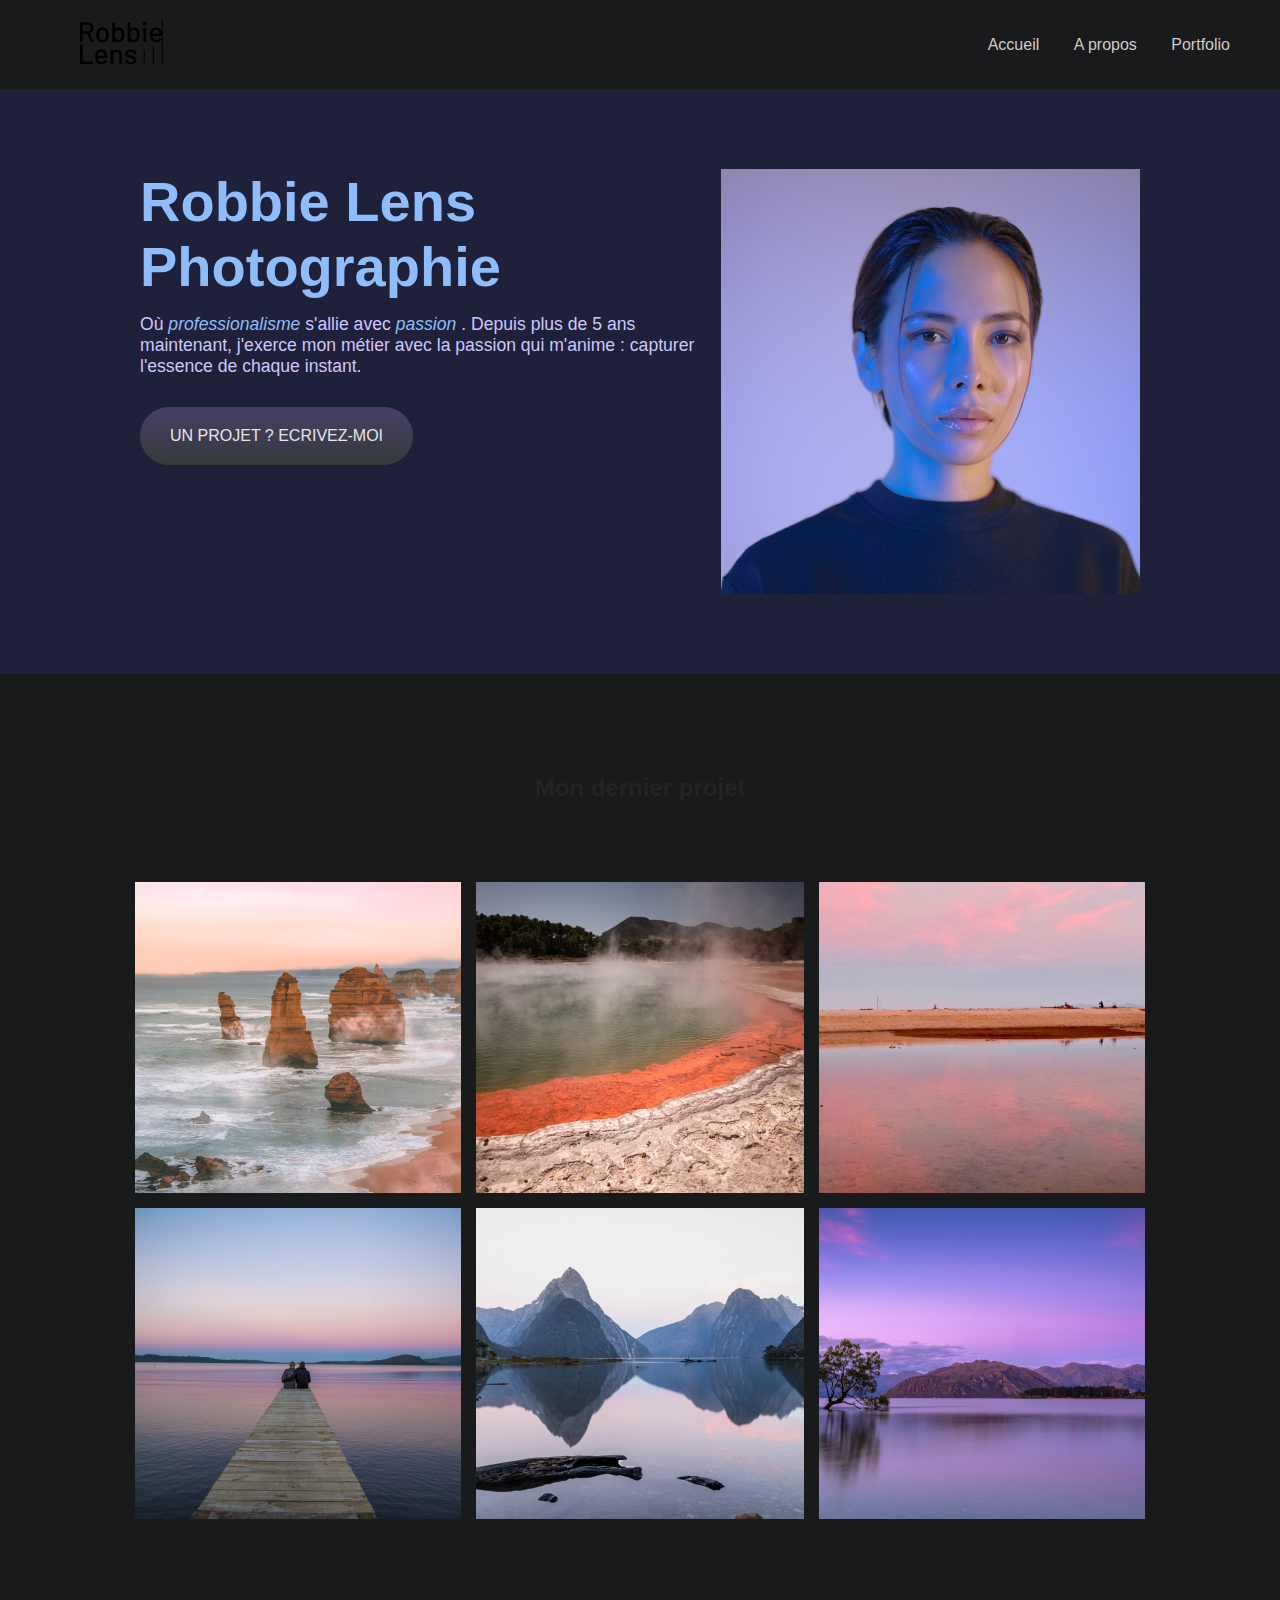
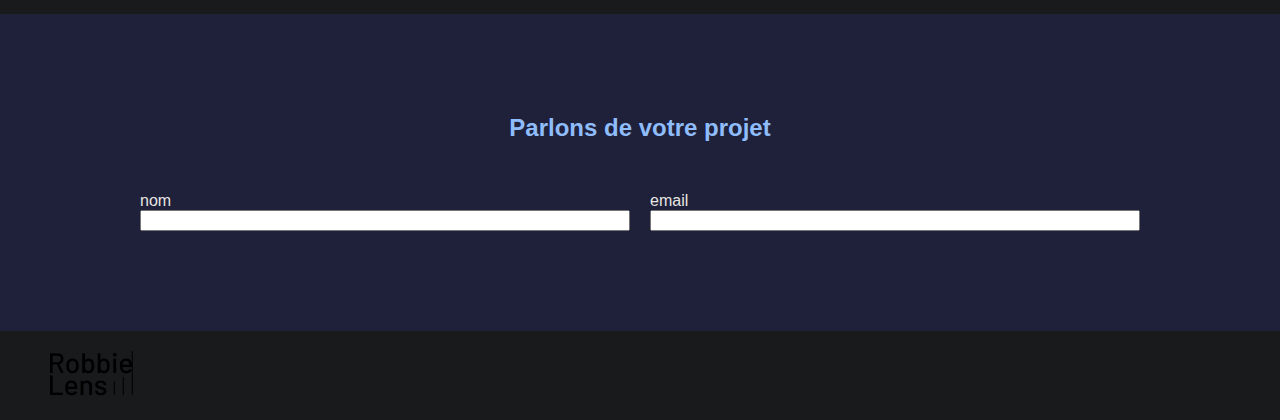
==== index.html @ c56b90d1 "The email part is created" ====
<!DOCTYPE html>
<html lang="fr">
<head>
    <meta charset="UTF-8">
    <meta name="viewport" content="width=device-width, initial-scale=1.0">
    <title>Document</title>
    <link rel="stylesheet" href="style.css">
</head>
<body>
    <header>
        <nav>
            <a href="index.html">
                <img src="img/logo.png" alt="logo">
            </a>
            <div>
                <a href="index.html">Accueil</a>
                <a href="index.html">A propos</a>
                <a href="index.html">Portfolio</a>
            </div>
        </nav>
    </header>

    <main>
        <section class="presentation">
            <div>
                <h1>Robbie Lens Photographie</h1>
                <p>
                    Où
                    <em>professionalisme</em>
                    s'allie avec
                    <em>passion</em>
                    . Depuis plus de 5 ans maintenant, j'exerce mon métier avec la passion qui m'anime : capturer l'essence de chaque instant.
                </p>
                <a href="#contact" class="btn">UN PROJET ? ECRIVEZ-MOI</a>
            </div>
            <img src="img/robbie-lens.png" alt="Portrait de la photographe">
        </section>
        <section class="images">
            <h2>Mon dernier projet</h2>
            <div>
                <img src="img/element-1.png" alt="Twelve apostles - Australie">
                <img src="img/element-2.png" alt="Wai-O-Tapu - Nouvelle-Zélande">
                <img src="img/element-3.png" alt="Parc National d’Abel Tasman - Nouvelle-Zélande">
            </div>
            <div>
                <img src="img/element-4.png" alt="Lac Rotorua - Nouvelle-Zélande">
                <img src="img/element-5.png" alt="Milford Sound - Nouvelle-Zélande">
                <img src="img/element-6.png" alt="Lac Wanaka - Nouvelle-Zélande">
            </div>
        </section>
        <section id="contact" class="contact">
            <h2>Parlons de votre projet</h2>
            <form method="get" action="">
                <div class="nom-email">
                    <div class="form-column">
                        <label for="nom">nom</label>
                        <input type="text" name="nom" id="nom">
                    </div>
                    <div class="form-column">
                        <label for="email">email</label>
                        <input type="email" name="email" id="email">
                    </div>
                </div>
            </form>
        </section>
    </main>

    <footer>
        <a href="index.html">
            <img src="img/logo.png" alt="logo">
        </a>
        <div>
            <a target="_blank" href="https://www.instagram.com/">
                <img src="" alt="">
            </a>
            <a target="_blank" href=""></a>
        </div>
    </footer>
</body>
</html>
---- style.css ----
* {
    margin: 0;
}

html, body {
    border-color: #736b5e;
    color: #e8e6e3;
}

body {
    font-family: 'Manrope', sans-serif;
    font-size: 1em;
    background-color: #1f2039;
}

header, div, nav, section, form {
    display: block;
}

header, footer {
    background-color: rgb(24, 26, 27);
    padding: 20px 50px;
}

footer, nav {
    display: flex;
    flex-direction: row;
    align-items: center;
    justify-content: space-between;
}

nav a {
    margin-left: 30px;
}

a {
    color: rgb(209, 205, 199);
    text-decoration-color: initial;
    text-decoration: none;
    cursor: pointer;
}

a:hover {
    color: -webkit-link;
    text-decoration-color: initial;
    text-decoration: underline;
}

section {
    padding: 80px;
}

.presentation {
    display: flex;
    flex-direction: row;
    max-width: 1000px;
    align-items: flex-start;
    margin: auto;
}

.presentation h1 {
    margin-bottom: 15px;
}

h1 {
    font-size: 3.5em;
    color: rgb(143, 189, 251);
    font-family: 'Montserrat', sans-serif;
}

.presentation p {
    margin-bottom: 30px;
}

p, li {
    color: rgb(207, 199, 255);
    font-size: 1.1em;
}

em {
    color: rgb(143, 189, 251);
}

.btn {
    display: inline-block;
    background: linear-gradient(#8e86b5, #acaeed);
    color: white;
    border-radius: 50px;
    padding: 20px 30px;
    background-image: linear-gradient(rgb(71, 64, 104), rgb(53, 57, 59));
    background-color: initial;
    color: rgb(232, 230, 227);
}

.btn:hover {
    background-image: linear-gradient(rgb(84, 80, 106), rgb(60, 61, 104));
    background-color: initial;
    text-decoration-color: initial;
    background: linear-gradient(#696484, #8788ba);
    text-decoration: none;
}

.images {
    background-color: rgb(24, 26, 27);
    padding: 80px;
}

.images h2 {
    /* color: rgb(209, 205, 199); */
    color: #242424;
    text-align: center;
    margin-bottom: 80px;
}

h2 {
    display: block;
    font-size: 1.5em;
    margin-block-start: 0.83em;
    margin-block-end: 0.83em;
    margin-inline-start: 0px;
    margin-inline-end: 0px;
    font-weight: bold;
    unicode-bidi: isolate;
}

.images div {
    display: flex;
    flex-direction: row;
    gap: 15px;
    justify-content: center;
    margin-bottom: 15px;
}

img {
    overflow-clip-margin: content-box;
    overflow: clip;
}

.contact h2 {
    color: rgb(143, 189, 251);
    text-align: center;
    margin-bottom: 50px;
}

form {
    color: rgb(232, 230, 227);
    display: flex;
    flex-direction: column;
    max-width: 1000px;
    margin: auto;
}

.nom-email {
    display: flex;
    flex-direction: row;
    gap: 20px;
}

.form-column {
    flex: 1;
    display: flex;
    flex-direction: column;
    margin-bottom: 20px;
}
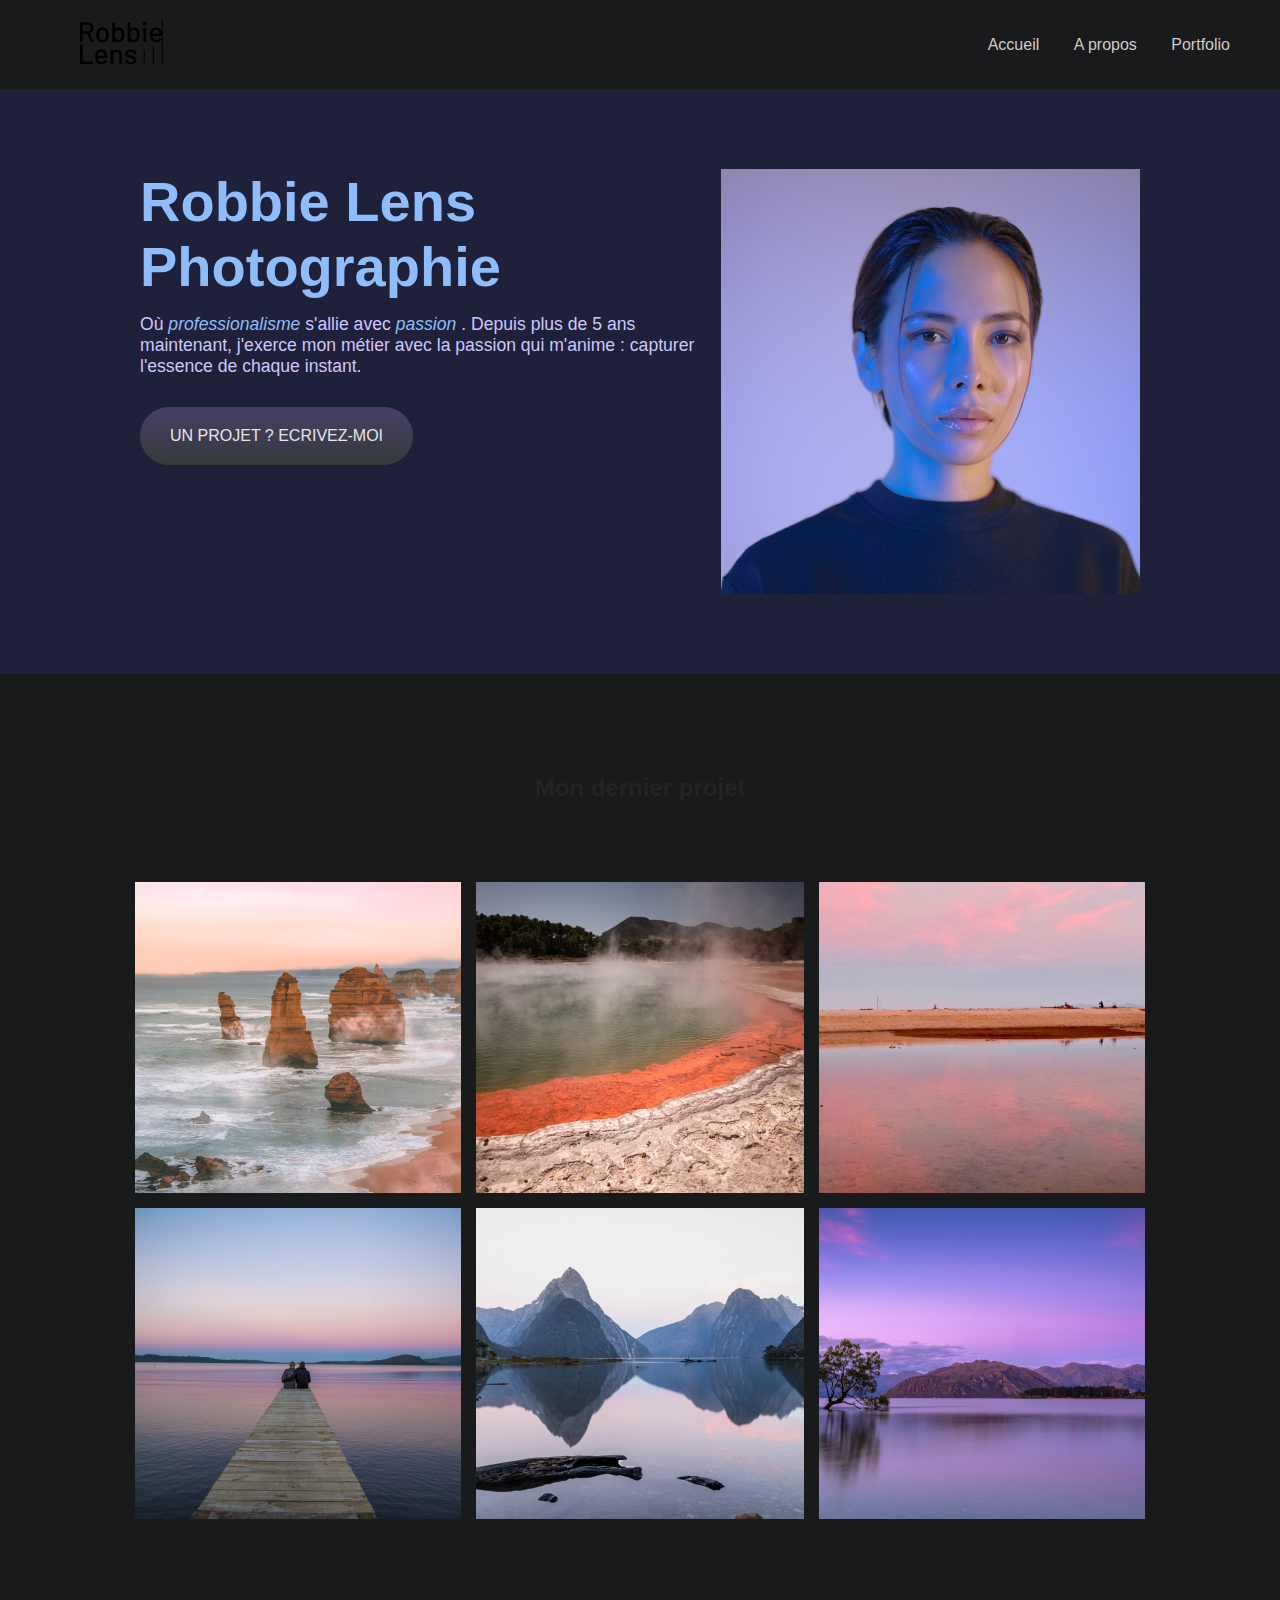
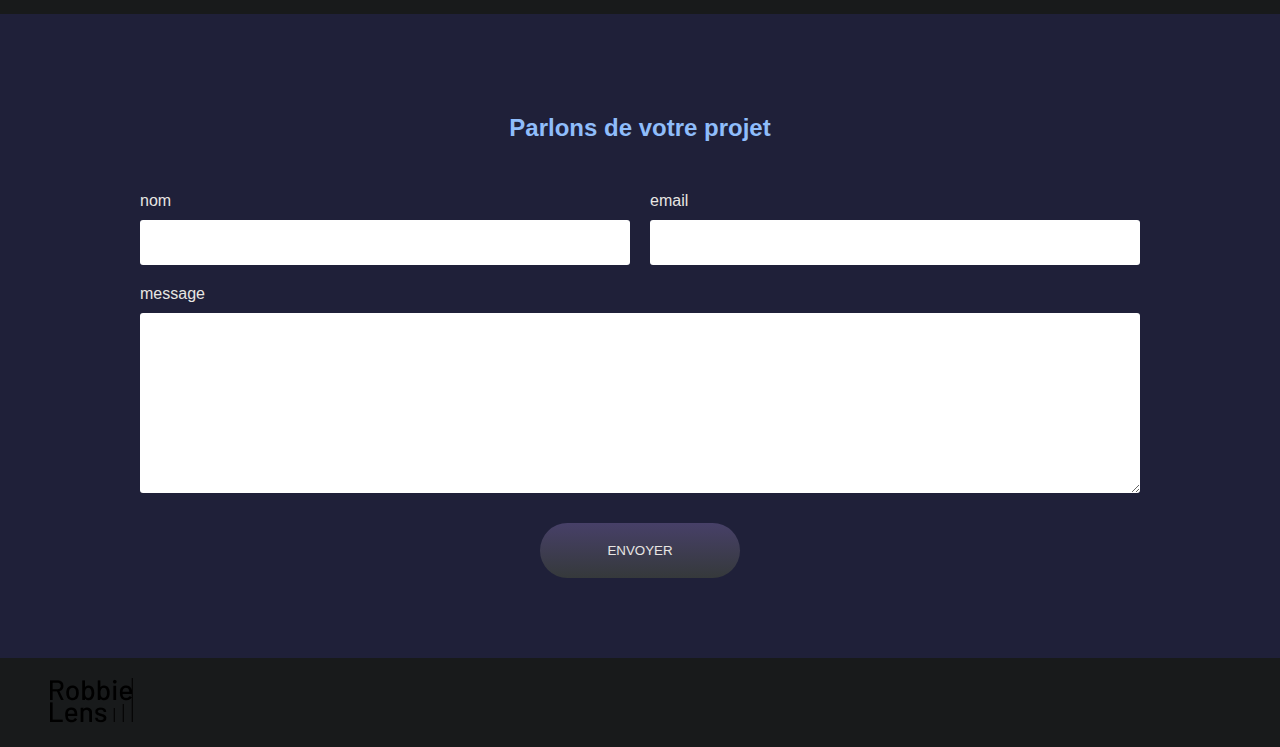
==== commit b91a4c2a: "Finished the last section and give it style" ====
--- a/index.html
+++ b/index.html
@@ -61,6 +61,9 @@
                         <input type="email" name="email" id="email">
                     </div>
                 </div>
+                <label for="message">message</label>
+                <textarea name="message" id="message" rows="10"></textarea>
+                <input type="submit" value="ENVOYER" class="btn">
             </form>
         </section>
     </main>
--- a/style.css
+++ b/style.css
@@ -161,4 +161,23 @@
     display: flex;
     flex-direction: column;
     margin-bottom: 20px;
+}
+
+label {
+    margin-bottom: 10px;
+}
+
+input, textarea {
+    border-width: initial;
+    border-style: none;
+    border-color: initial;
+    padding: 15px;
+    border-radius: 3px;
+    border: none;
+}
+
+input[type='submit'] {
+    width: 200px;
+    margin: auto;
+    margin-top: 30px;
 }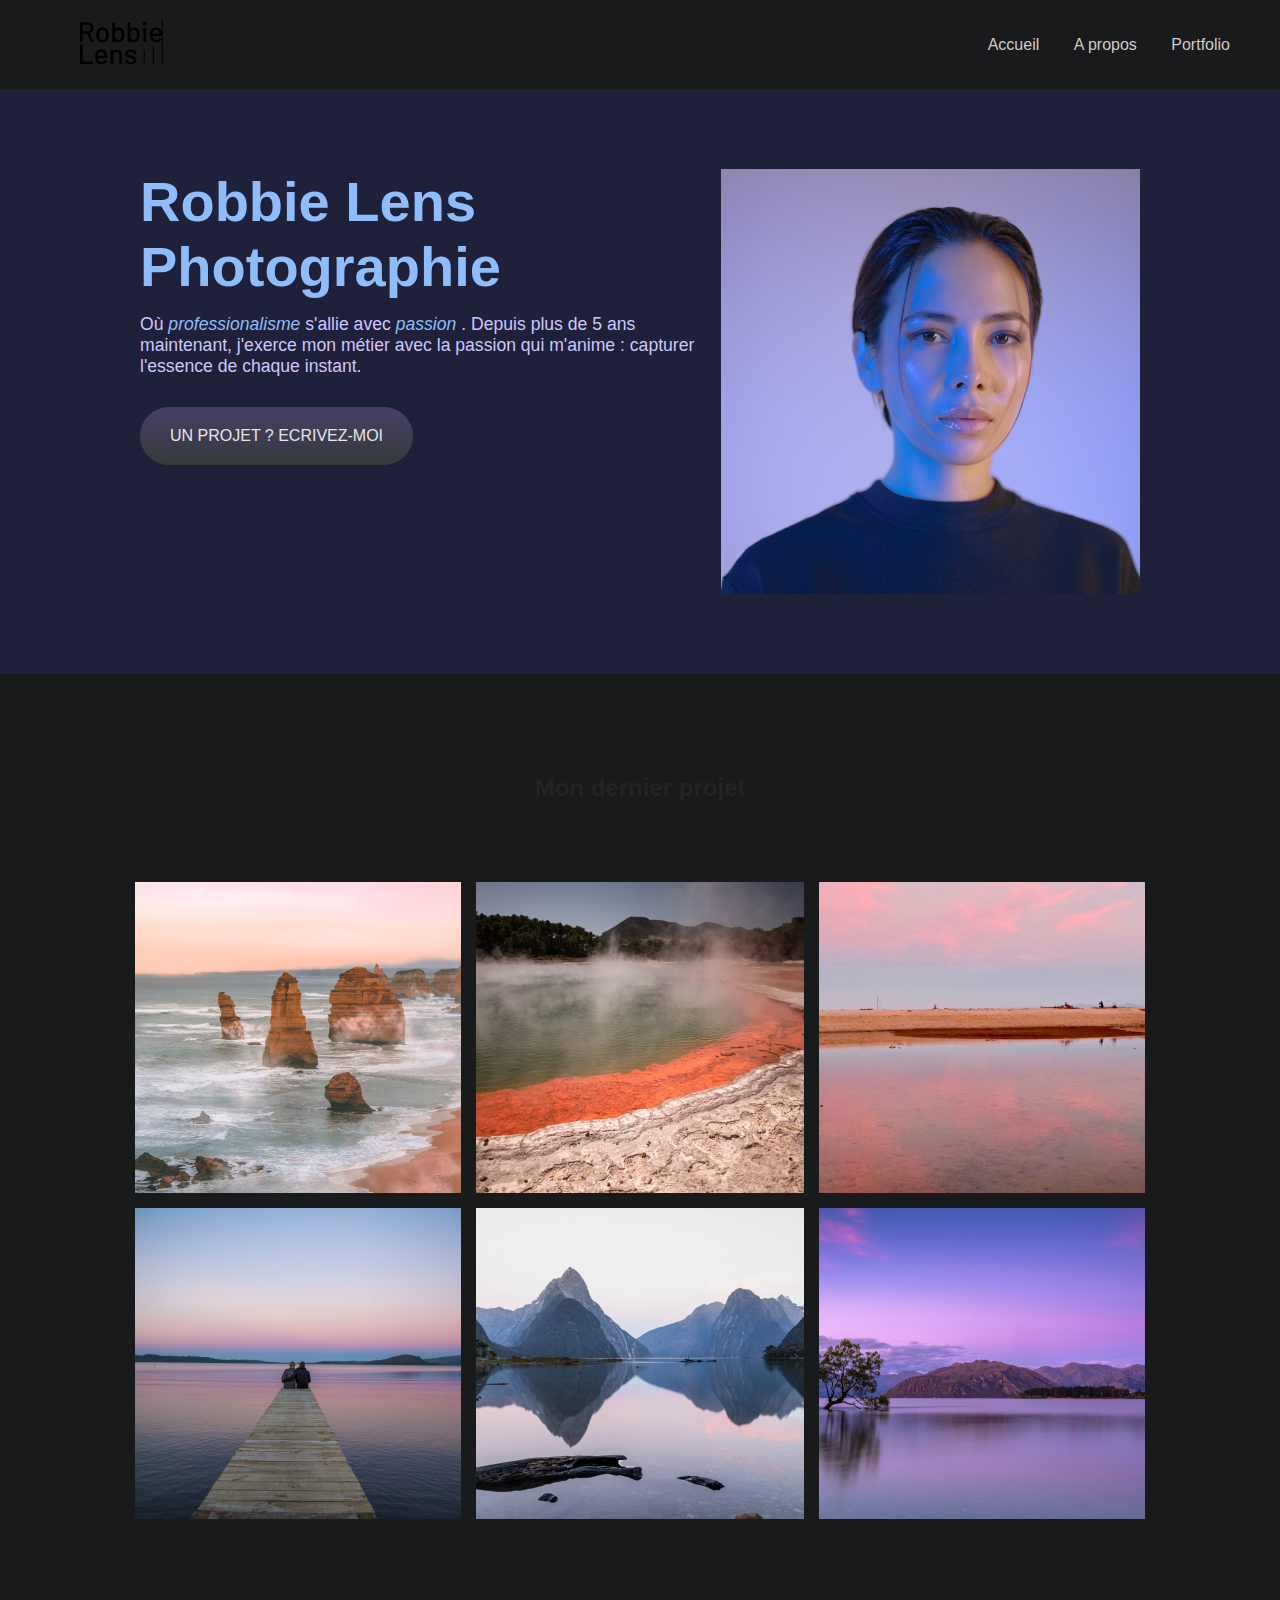
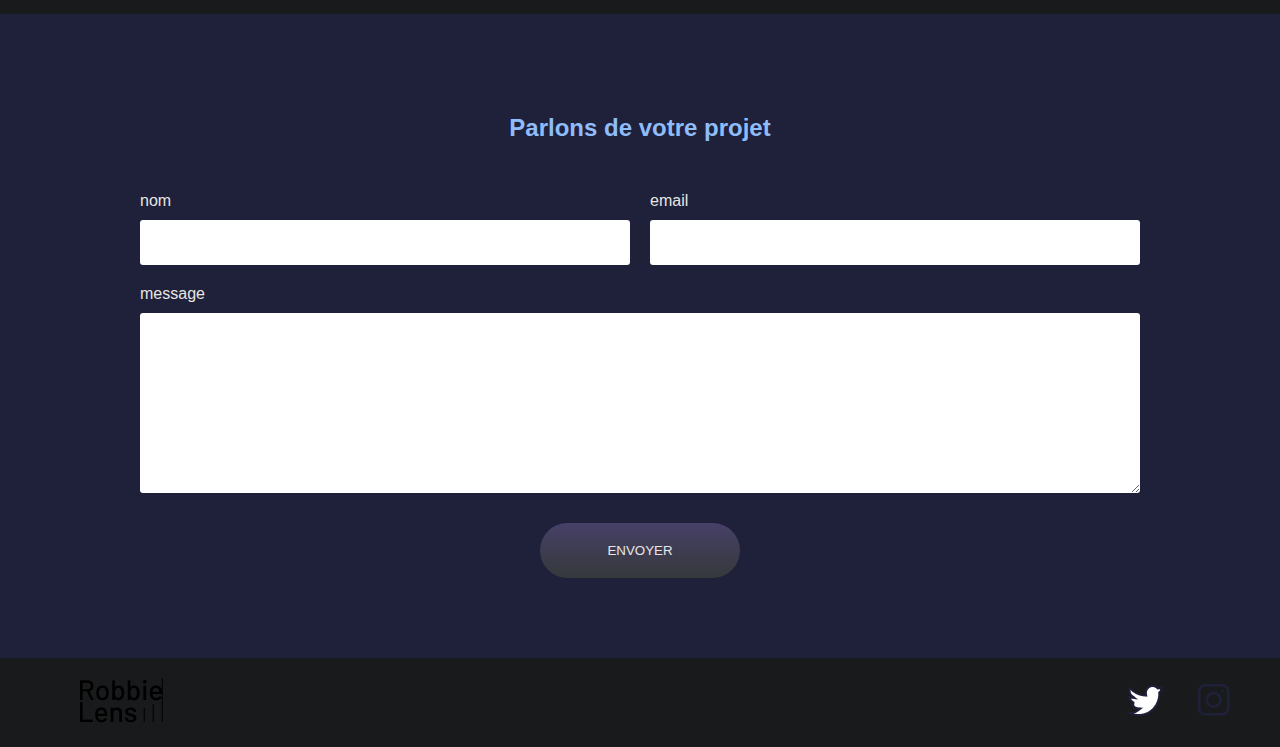
==== commit 4c29cc92: "Finished the footer" ====
--- a/index.html
+++ b/index.html
@@ -9,8 +9,8 @@
 <body>
     <header>
         <nav>
-            <a href="index.html">
-                <img src="img/logo.png" alt="logo">
+            <a href="index.html" class="icone">
+                <img src="img/logo.png" alt="logo Robbie Lens">
             </a>
             <div>
                 <a href="index.html">Accueil</a>
@@ -69,14 +69,16 @@
     </main>
 
     <footer>
-        <a href="index.html">
-            <img src="img/logo.png" alt="logo">
+        <a href="index.html" class="icone">
+            <img src="img/logo.png" alt="logo Robbie Lens">
         </a>
         <div>
-            <a target="_blank" href="https://www.instagram.com/">
-                <img src="" alt="">
+            <a target="_blank" href="https://twitter.com/">
+                <img src="img/twitter.png" alt="Logo Twitter">
             </a>
-            <a target="_blank" href=""></a>
+            <a target="_blank" href="https://www.instagram.com/" class="icone">
+                <img src="img/instagram.png" alt="Logo Instagram">
+            </a>
         </div>
     </footer>
 </body>
--- a/style.css
+++ b/style.css
@@ -13,7 +13,7 @@
     background-color: #1f2039;
 }
 
-header, div, nav, section, form {
+header, div, nav, section, form, footer {
     display: block;
 }
 
@@ -180,4 +180,8 @@
     width: 200px;
     margin: auto;
     margin-top: 30px;
+}
+
+.icone {
+    margin-left: 30px;
 }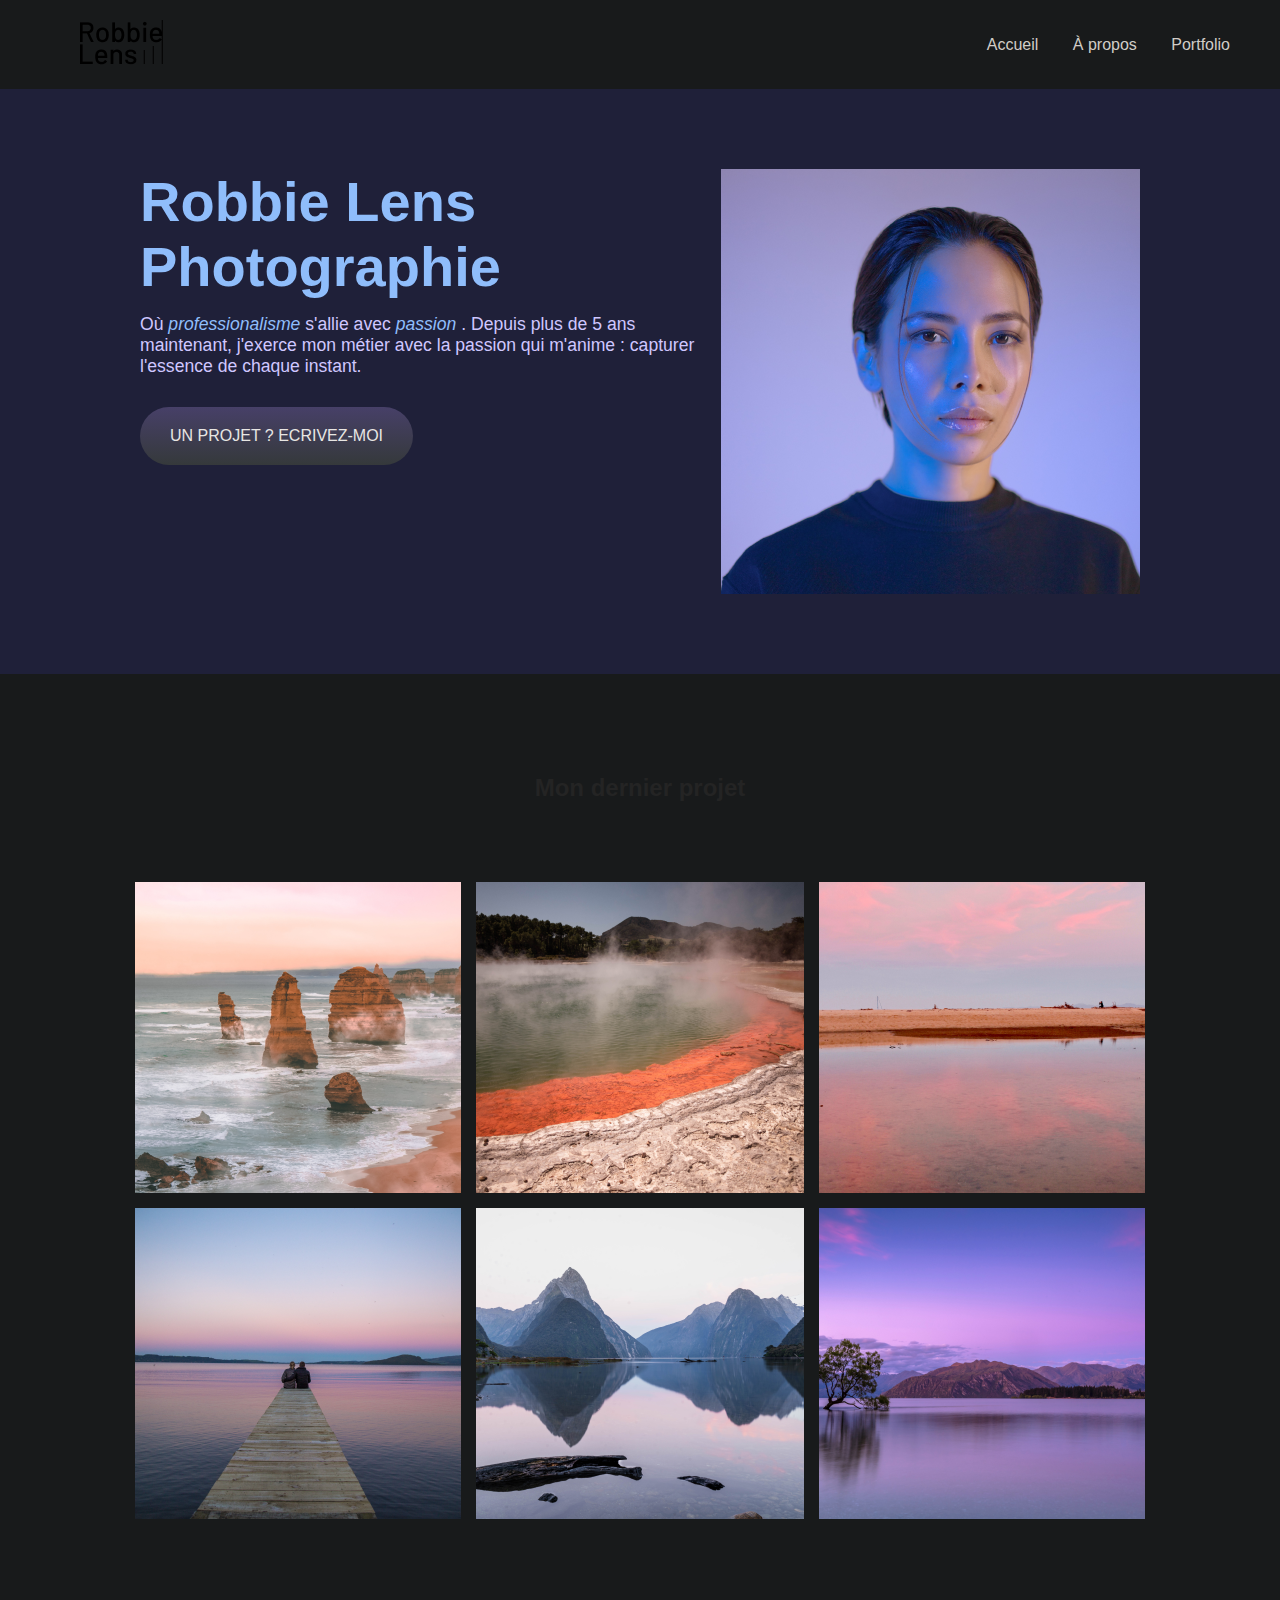
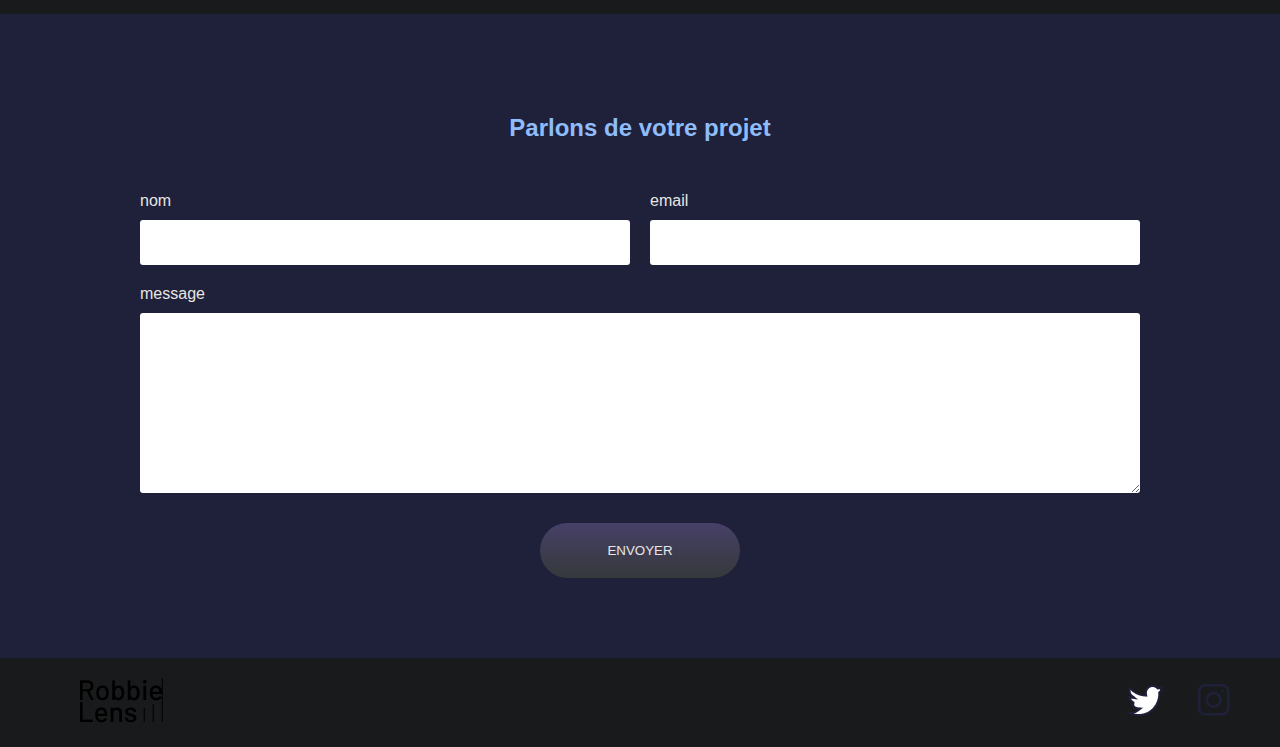
==== commit f1337f74: "A propos' page in progress" ====
--- a/index.html
+++ b/index.html
@@ -3,7 +3,7 @@
 <head>
     <meta charset="UTF-8">
     <meta name="viewport" content="width=device-width, initial-scale=1.0">
-    <title>Document</title>
+    <title>Accueil</title>
     <link rel="stylesheet" href="style.css">
 </head>
 <body>
@@ -14,7 +14,7 @@
             </a>
             <div>
                 <a href="index.html">Accueil</a>
-                <a href="index.html">A propos</a>
+                <a href="apropos.html">À propos</a>
                 <a href="index.html">Portfolio</a>
             </div>
         </nav>
--- a/style.css
+++ b/style.css
@@ -13,7 +13,7 @@
     background-color: #1f2039;
 }
 
-header, div, nav, section, form, footer {
+header, main, div, nav, section, form, footer {
     display: block;
 }
 
@@ -184,4 +184,21 @@
 
 .icone {
     margin-left: 30px;
+}
+
+/* A propos' page */
+
+.a-propos-main {
+    margin: auto;
+}
+
+.carre-contenu {
+    border-right-color: rgb(67, 61, 100);
+    border-bottom-color: rgb(67, 61, 100);
+    border-right: 1px solid #8e86b5;
+    border-bottom: 1px solid #8e86b5;
+    padding: 50px;
+    width: 50%;
+    margin: auto;
+    margin-bottom: 80px;
 }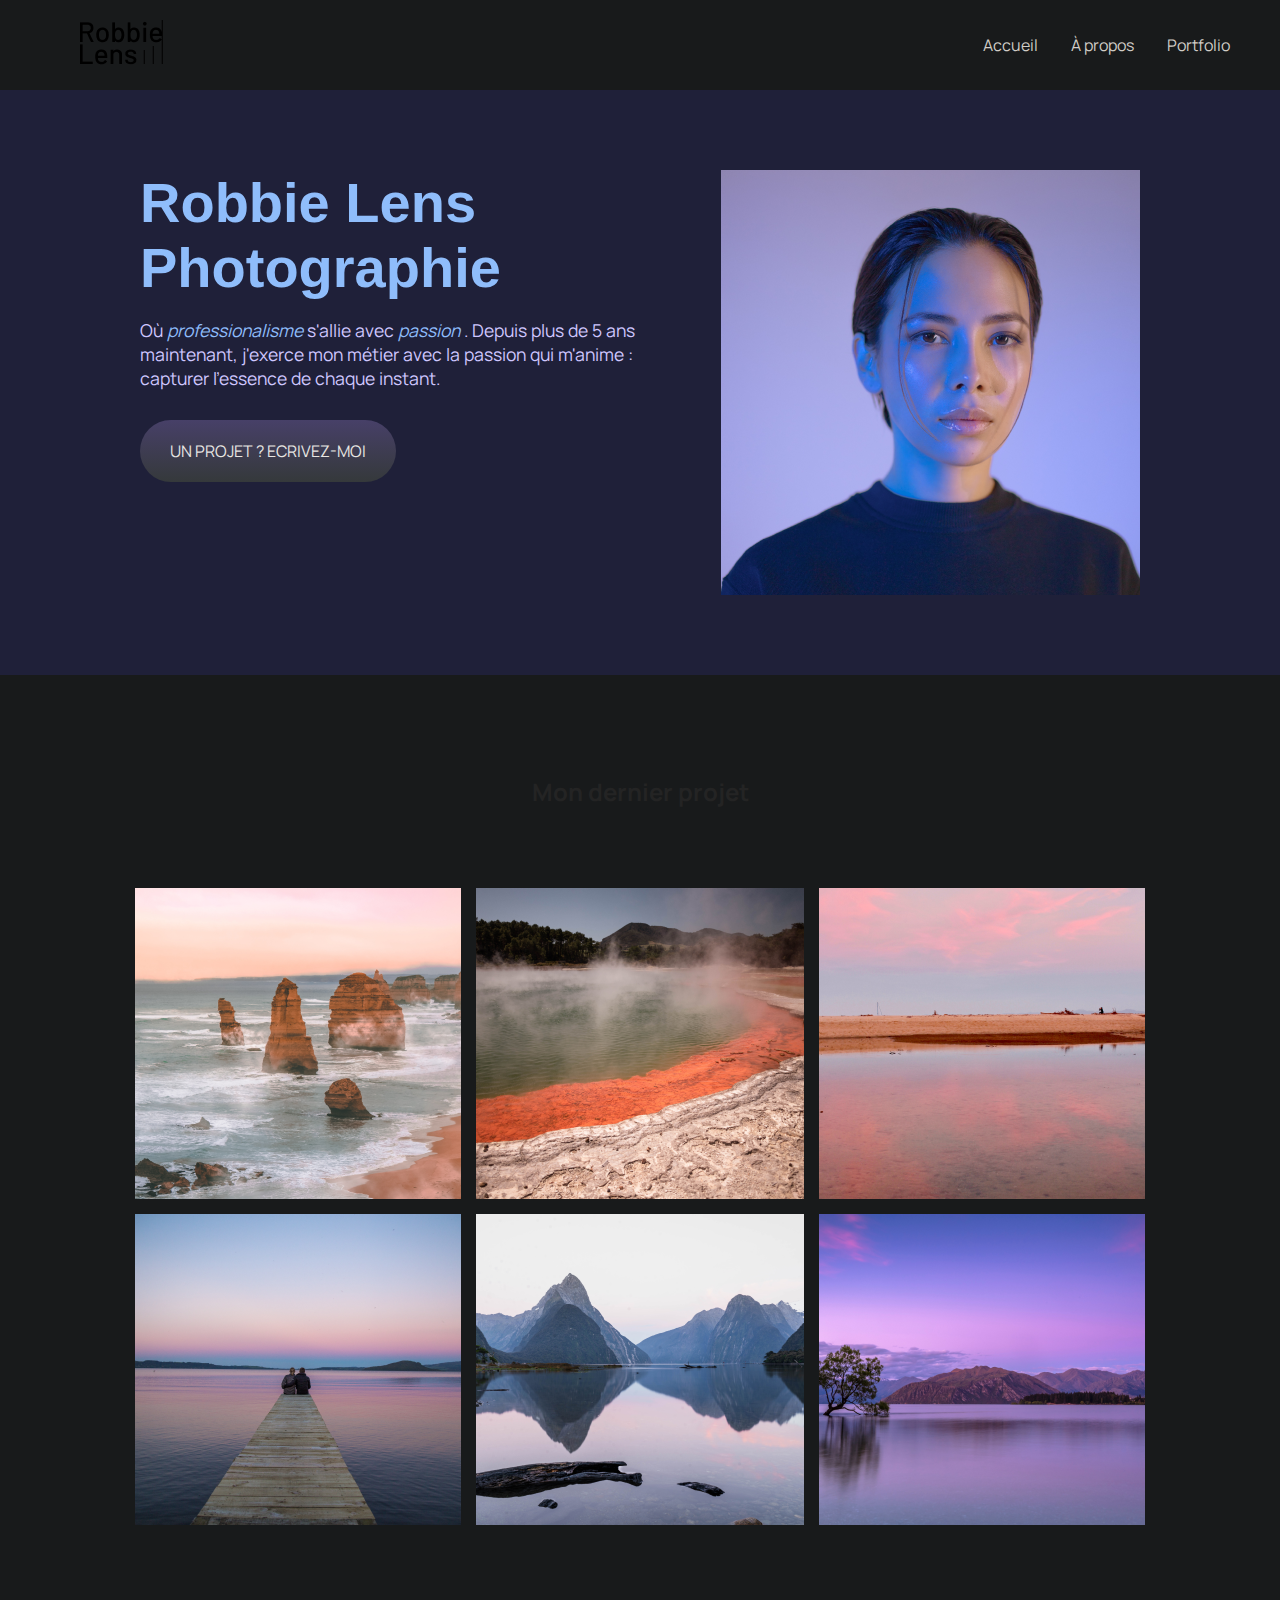
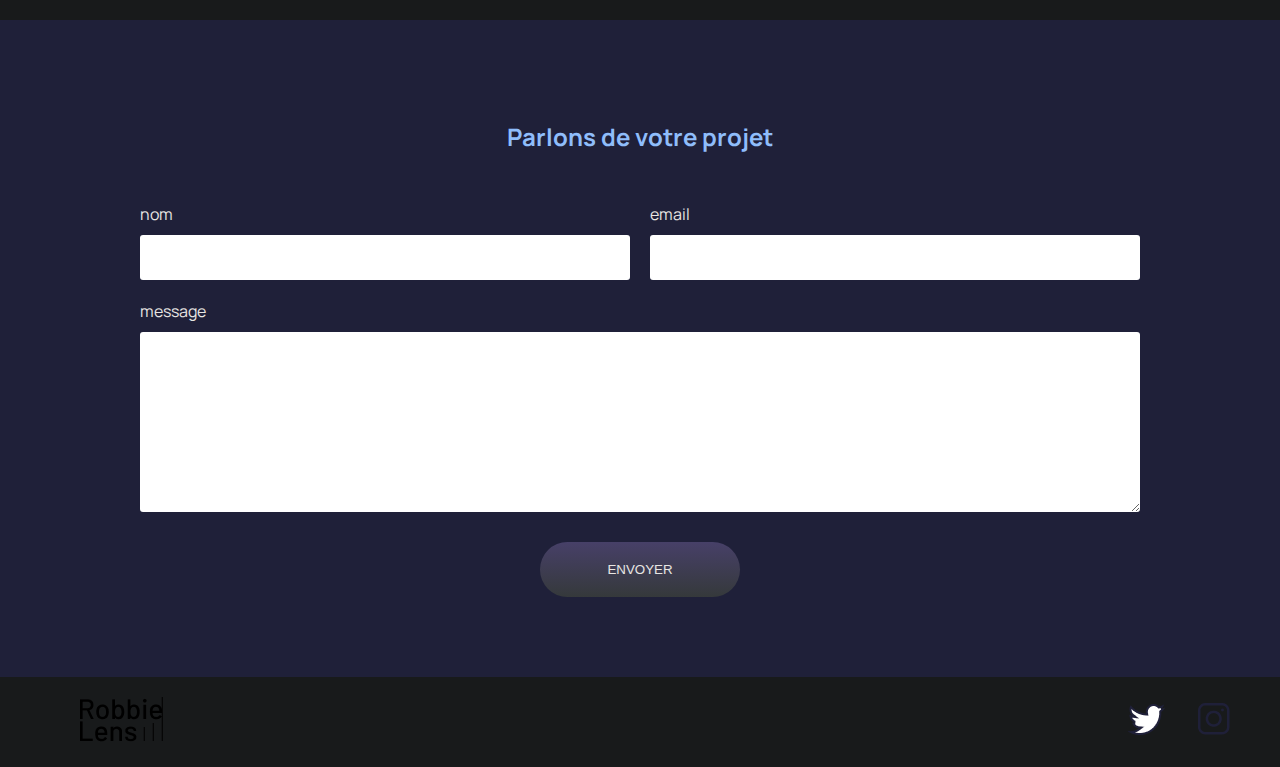
==== commit 8ea179f2: "Fix presentation page for the first section" ====
--- a/index.html
+++ b/index.html
@@ -5,6 +5,9 @@
     <meta name="viewport" content="width=device-width, initial-scale=1.0">
     <title>Accueil</title>
     <link rel="stylesheet" href="style.css">
+    <link rel="preconnect" href="https://fonts.googleapis.com">
+    <link rel="preconnect" href="https://fonts.gstatic.com" crossorigin>
+    <link href="https://fonts.googleapis.com/css2?family=Manrope:wght@200..800&display=swap" rel="stylesheet">
 </head>
 <body>
     <header>
--- a/style.css
+++ b/style.css
@@ -68,8 +68,20 @@
     font-family: 'Montserrat', sans-serif;
 }
 
+.presentation div {
+    padding-right: 80px;
+}
+
 .presentation p {
     margin-bottom: 30px;
+}
+
+p {
+    display: block;
+    margin-block-start: 1em;
+    margin-block-end: 1em;
+    margin-inline-start: 0px;
+    margin-inline-end: 0px;
 }
 
 p, li {
